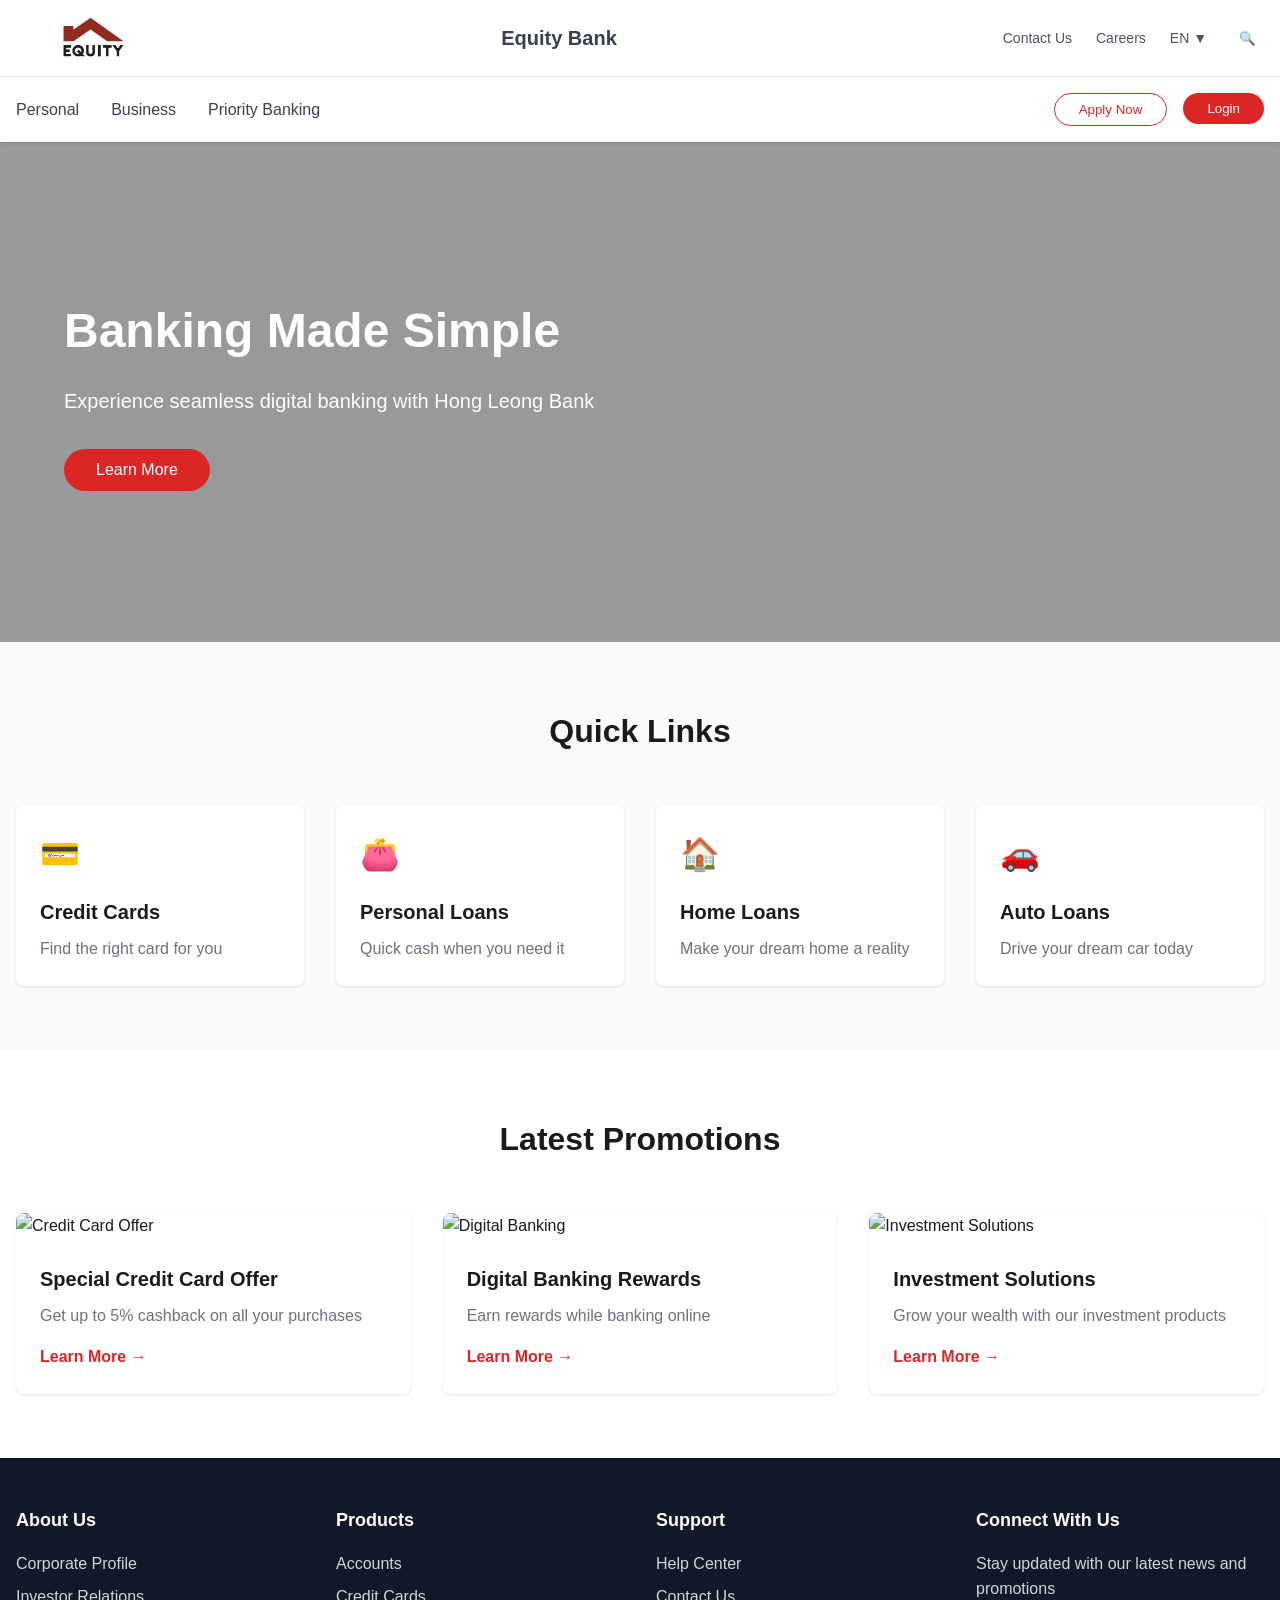
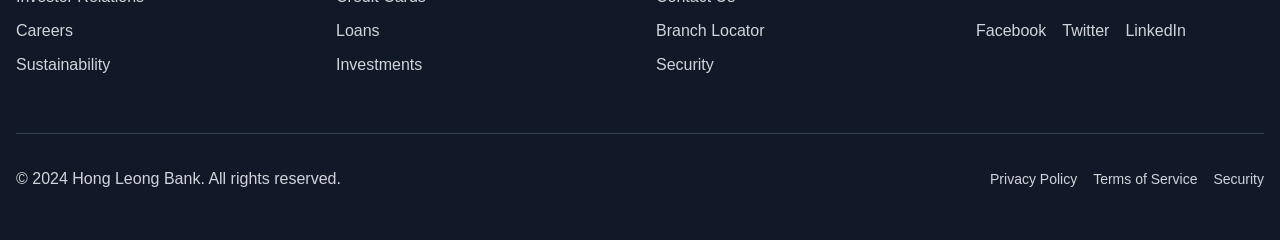
==== index.html @ fdbc9553 "equitybank" ====
<!DOCTYPE html>
<html lang="en">
<head>
    <meta charset="UTF-8">
    <meta name="viewport" content="width=device-width, initial-scale=1.0">
    <title>Equity Bank<Bank</title>
    <link rel="stylesheet" href="styles.css">
</head>
<body>
    <nav class="navbar">
        <div class="top-bar">
            <div class="container">
                <div class="top-bar-content">
                    <img src="Equitylogo.jpeg" alt="Equity Logo" class="logo-img">
                    <div class="bank-name">Equity Bank</div>
                    <div class="top-links">
                        <a href="#">Contact Us</a>
                        <a href="#">Careers</a>
                        <div class="language-selector">
                            <button>EN ▼</button>
                        </div>
                        <button class="search-btn">🔍</button>
                    </div>
                </div>
            </div>
        </div>
        <div class="main-nav">
            <div class="container">
                <div class="main-nav-content">
                    <div class="nav-links">
                        <a href="#">Personal</a>
                        <a href="#">Business</a>
                        <a href="#">Priority Banking</a>
                    </div>
                    <div class="auth-buttons">
                        <button class="apply-btn">Apply Now</button>
                        <!-- Updated Login button with a link to signin.html -->
                        <a href="Signin.html">
                            <button class="login-btn">Login</button>
                        </a>
                    </div>
                </div>
            </div>
        </div>
    </nav>

    <header class="hero">
        <div class="hero-content">
            <h1>Banking Made Simple</h1>
            <p>Experience seamless digital banking with Hong Leong Bank</p>
            <button class="cta-btn">Learn More</button>
        </div>
    </header>

    <section class="quick-links">
        <div class="container">
            <h2>Quick Links</h2>
            <div class="links-grid">
                <div class="link-card">
                    <div class="icon">💳</div>
                    <h3>Credit Cards</h3>
                    <p>Find the right card for you</p>
                </div>
                <div class="link-card">
                    <div class="icon">👛</div>
                    <h3>Personal Loans</h3>
                    <p>Quick cash when you need it</p>
                </div>
                <div class="link-card">
                    <div class="icon">🏠</div>
                    <h3>Home Loans</h3>
                    <p>Make your dream home a reality</p>
                </div>
                <div class="link-card">
                    <div class="icon">🚗</div>
                    <h3>Auto Loans</h3>
                    <p>Drive your dream car today</p>
                </div>
            </div>
        </div>
    </section>

    <section class="promotions">
        <div class="container">
            <h2>Latest Promotions</h2>
            <div class="promo-grid">
                <div class="promo-card">
                    <img src="https://images.unsplash.com/photo-1556742049-0cfed4f6a45d?ixlib=rb-1.2.1&auto=format&fit=crop&w=600&q=80" alt="Credit Card Offer">
                    <div class="promo-content">
                        <h3>Special Credit Card Offer</h3>
                        <p>Get up to 5% cashback on all your purchases</p>
                        <a href="#" class="learn-more">Learn More →</a>
                    </div>
                </div>
                <div class="promo-card">
                    <img src="https://images.unsplash.com/photo-1560520653-9e0e4c89eb11?ixlib=rb-1.2.1&auto=format&fit=crop&w=600&q=80" alt="Digital Banking">
                    <div class="promo-content">
                        <h3>Digital Banking Rewards</h3>
                        <p>Earn rewards while banking online</p>
                        <a href="#" class="learn-more">Learn More →</a>
                    </div>
                </div>
                <div class="promo-card">
                    <img src="https://images.unsplash.com/photo-1579621970563-ebec7560ff3e?ixlib=rb-1.2.1&auto=format&fit=crop&w=600&q=80" alt="Investment Solutions">
                    <div class="promo-content">
                        <h3>Investment Solutions</h3>
                        <p>Grow your wealth with our investment products</p>
                        <a href="#" class="learn-more">Learn More →</a>
                    </div>
                </div>
            </div>
        </div>
    </section>

    <footer class="footer">
        <div class="container">
            <div class="footer-grid">
                <div class="footer-section">
                    <h3>About Us</h3>
                    <ul>
                        <li><a href="#">Corporate Profile</a></li>
                        <li><a href="#">Investor Relations</a></li>
                        <li><a href="#">Careers</a></li>
                        <li><a href="#">Sustainability</a></li>
                    </ul>
                </div>
                <div class="footer-section">
                    <h3>Products</h3>
                    <ul>
                        <li><a href="#">Accounts</a></li>
                        <li><a href="#">Credit Cards</a></li>
                        <li><a href="#">Loans</a></li>
                        <li><a href="#">Investments</a></li>
                    </ul>
                </div>
                <div class="footer-section">
                    <h3>Support</h3>
                    <ul>
                        <li><a href="#">Help Center</a></li>
                        <li><a href="#">Contact Us</a></li>
                        <li><a href="#">Branch Locator</a></li>
                        <li><a href="#">Security</a></li>
                    </ul>
                </div>
                <div class="footer-section">
                    <h3>Connect With Us</h3>
                    <p>Stay updated with our latest news and promotions</p>
                    <div class="social-links">
                        <a href="#">Facebook</a>
                        <a href="#">Twitter</a>
                        <a href="#">LinkedIn</a>
                    </div>
                </div>
            </div>
            <div class="footer-bottom">
                <p>© 2024 Hong Leong Bank. All rights reserved.</p>
                <div class="footer-links">
                    <a href="#">Privacy Policy</a>
                    <a href="#">Terms of Service</a>
                    <a href="#">Security</a>
                </div>
            </div>
        </div>
    </footer>
</body>
</html>
---- styles.css ----
/* Reset and base styles */
* {
    margin: 0;
    padding: 0;
    box-sizing: border-box;
}

body {
    font-family: -apple-system, BlinkMacSystemFont, 'Segoe UI', Roboto, Oxygen, Ubuntu, Cantarell, sans-serif;
    line-height: 1.6;
    color: #1a1a1a;
}


.logo-img {
    width: 150px; /* Adjust the width as needed */
    height: auto; /* Maintains aspect ratio */
    max-height: 60px; /* Ensures it fits within the header */
    object-fit: contain; /* Prevents distortion */
}

.container {
    max-width: 1280px;
    margin: 0 auto;
    padding: 0 1rem;
}

/* Navigation */
.navbar {
    background: white;
    box-shadow: 0 2px 4px rgba(0, 0, 0, 0.1);
}

.top-bar {
    border-bottom: 1px solid #e5e5e5;
    padding: 0.5rem 0;
}

.top-bar-content {
    display: flex;
    justify-content: space-between;
    align-items: center;
}

.logo {
    color: #dc2626;
    font-weight: bold;
    font-size: 1.5rem;
    width: 25%;
}

.bank-name {
    font-size: 1.25rem;
    color: #374151;
    font-weight: 600;
    text-align: center;
    width: 50%;
}

.top-links {
    display: flex;
    align-items: center;
    gap: 1.5rem;
    width: 25%;
    justify-content: flex-end;
}

.top-links a {
    color: #4b5563;
    text-decoration: none;
    font-size: 0.875rem;
}

.top-links a:hover {
    color: #dc2626;
}

.language-selector button {
    background: none;
    border: none;
    color: #4b5563;
    cursor: pointer;
    display: flex;
    align-items: center;
    gap: 0.25rem;
    font-size: 0.875rem;
}

.search-btn {
    background: none;
    border: none;
    padding: 0.5rem;
    cursor: pointer;
    border-radius: 9999px;
}

.search-btn:hover {
    background: #f3f4f6;
}

.main-nav {
    padding: 1rem 0;
}

.main-nav-content {
    display: flex;
    justify-content: space-between;
    align-items: center;
}

.nav-links {
    display: flex;
    gap: 2rem;
}

.nav-links a {
    color: #374151;
    text-decoration: none;
}

.nav-links a:hover {
    color: #dc2626;
}

.auth-buttons {
    display: flex;
    gap: 1rem;
}

.apply-btn {
    padding: 0.5rem 1.5rem;
    border: 1px solid #dc2626;
    color: #dc2626;
    background: white;
    border-radius: 9999px;
    cursor: pointer;
}

.apply-btn:hover {
    background: #fef2f2;
}

.login-btn {
    padding: 0.5rem 1.5rem;
    background: #dc2626;
    color: white;
    border: none;
    border-radius: 9999px;
    cursor: pointer;
}

.login-btn:hover {
    background: #b91c1c;
}

/* Hero Section */
.hero {
    height: 500px;
    position: relative;
    background-image: url('https://images.unsplash.com/photo-1560520653-9e0e4c89eb11?ixlib=rb-1.2.1&auto=format&fit=crop&w=1920&q=80');
    background-size: cover;
    background-position: center;
}

.hero::before {
    content: '';
    position: absolute;
    top: 0;
    left: 0;
    right: 0;
    bottom: 0;
    background: rgba(0, 0, 0, 0.4);
}

.hero-content {
    position: relative;
    height: 100%;
    display: flex;
    flex-direction: column;
    justify-content: center;
    padding: 0 4rem;
    color: white;
    max-width: 1280px;
    margin: 0 auto;
}

.hero h1 {
    font-size: 3rem;
    font-weight: bold;
    margin-bottom: 1rem;
}

.hero p {
    font-size: 1.25rem;
    margin-bottom: 2rem;
}

.cta-btn {
    padding: 0.75rem 2rem;
    background: #dc2626;
    color: white;
    border: none;
    border-radius: 9999px;
    font-size: 1rem;
    cursor: pointer;
    width: fit-content;
}

.cta-btn:hover {
    background: #b91c1c;
}

/* Quick Links Section */
.quick-links {
    padding: 4rem 0;
    background: #f9fafb;
}

.quick-links h2 {
    text-align: center;
    font-size: 2rem;
    margin-bottom: 3rem;
}

.links-grid {
    display: grid;
    grid-template-columns: repeat(auto-fit, minmax(250px, 1fr));
    gap: 2rem;
}

.link-card {
    background: white;
    padding: 1.5rem;
    border-radius: 0.5rem;
    box-shadow: 0 1px 3px rgba(0, 0, 0, 0.1);
    cursor: pointer;
    transition: box-shadow 0.3s ease;
}

.link-card:hover {
    box-shadow: 0 4px 6px rgba(0, 0, 0, 0.1);
}

.link-card .icon {
    font-size: 2rem;
    margin-bottom: 1rem;
    color: #dc2626;
}

.link-card h3 {
    font-size: 1.25rem;
    margin-bottom: 0.5rem;
}

.link-card p {
    color: #6b7280;
}

/* Promotions Section */
.promotions {
    padding: 4rem 0;
}

.promotions h2 {
    text-align: center;
    font-size: 2rem;
    margin-bottom: 3rem;
}

.promo-grid {
    display: grid;
    grid-template-columns: repeat(auto-fit, minmax(300px, 1fr));
    gap: 2rem;
}

.promo-card {
    background: white;
    border-radius: 0.5rem;
    overflow: hidden;
    box-shadow: 0 1px 3px rgba(0, 0, 0, 0.1);
    transition: box-shadow 0.3s ease;
}

.promo-card:hover {
    box-shadow: 0 4px 6px rgba(0, 0, 0, 0.1);
}

.promo-card img {
    width: 100%;
    height: 200px;
    object-fit: cover;
}

.promo-content {
    padding: 1.5rem;
}

.promo-content h3 {
    font-size: 1.25rem;
    margin-bottom: 0.5rem;
}

.promo-content p {
    color: #6b7280;
    margin-bottom: 1rem;
}

.learn-more {
    color: #dc2626;
    text-decoration: none;
    font-weight: 600;
}

.learn-more:hover {
    color: #b91c1c;
}

/* Footer */
.footer {
    background: #111827;
    color: #d1d5db;
    padding: 3rem 0;
}

.footer-grid {
    display: grid;
    grid-template-columns: repeat(auto-fit, minmax(200px, 1fr));
    gap: 2rem;
    margin-bottom: 3rem;
}

.footer-section h3 {
    color: white;
    font-size: 1.125rem;
    margin-bottom: 1rem;
}

.footer-section ul {
    list-style: none;
}

.footer-section ul li {
    margin-bottom: 0.5rem;
}

.footer-section a {
    color: #d1d5db;
    text-decoration: none;
}

.footer-section a:hover {
    color: white;
}

.social-links {
    display: flex;
    gap: 1rem;
    margin-top: 1rem;
}

.footer-bottom {
    border-top: 1px solid #374151;
    padding-top: 2rem;
    display: flex;
    justify-content: space-between;
    align-items: center;
    flex-wrap: wrap;
    gap: 1rem;
}

.footer-links {
    display: flex;
    gap: 1rem;
}

.footer-links a {
    color: #d1d5db;
    text-decoration: none;
    font-size: 0.875rem;
}

.footer-links a:hover {
    color: white;
}

/* Responsive Design */
@media (max-width: 768px) {
    .top-links {
        display: none;
    }

    .nav-links {
        display: none;
    }

    .auth-buttons {
        display: flex;
        gap: 1rem;
    }

    .hero-content {
        padding: 0 2rem;
    }

    .hero h1 {
        font-size: 2rem;
    }

    .footer-bottom {
        flex-direction: column;
        text-align: center;
    }

    .footer-links {
        justify-content: center;
    }
}
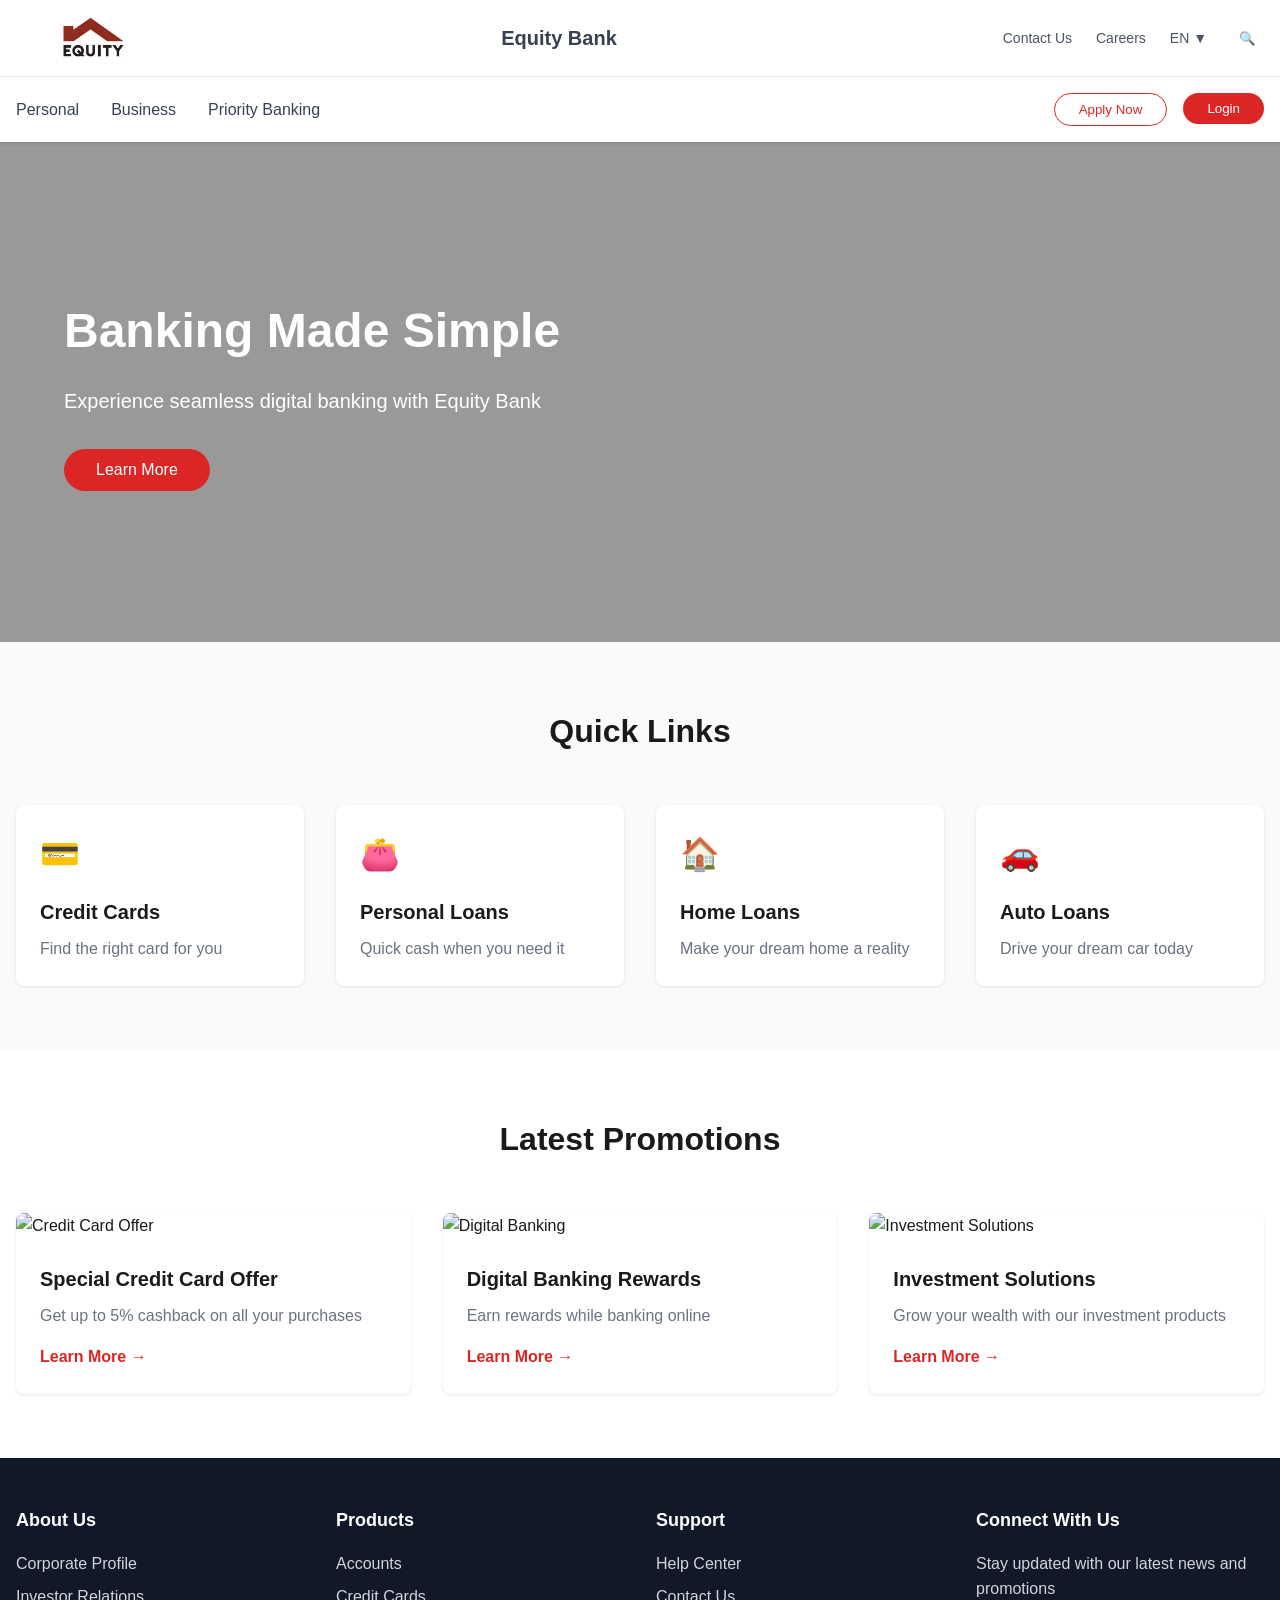
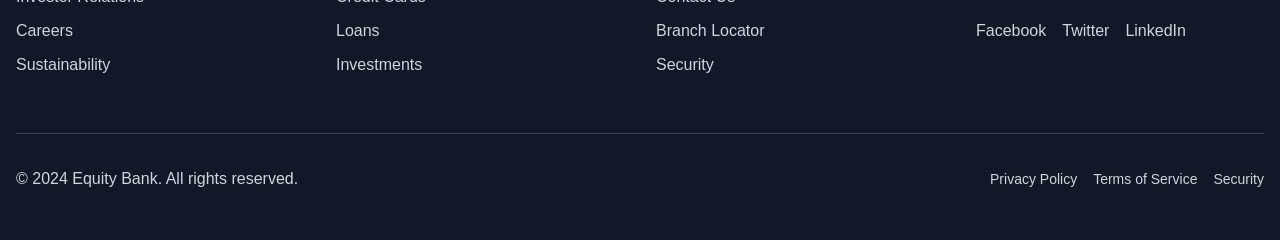
==== commit 3d01e8cd: "Equity" ====
--- a/index.html
+++ b/index.html
@@ -47,7 +47,7 @@
     <header class="hero">
         <div class="hero-content">
             <h1>Banking Made Simple</h1>
-            <p>Experience seamless digital banking with Hong Leong Bank</p>
+            <p>Experience seamless digital banking with Equity Bank</p>
             <button class="cta-btn">Learn More</button>
         </div>
     </header>
@@ -153,7 +153,7 @@
                 </div>
             </div>
             <div class="footer-bottom">
-                <p>© 2024 Hong Leong Bank. All rights reserved.</p>
+                <p>© 2024 Equity Bank. All rights reserved.</p>
                 <div class="footer-links">
                     <a href="#">Privacy Policy</a>
                     <a href="#">Terms of Service</a>
